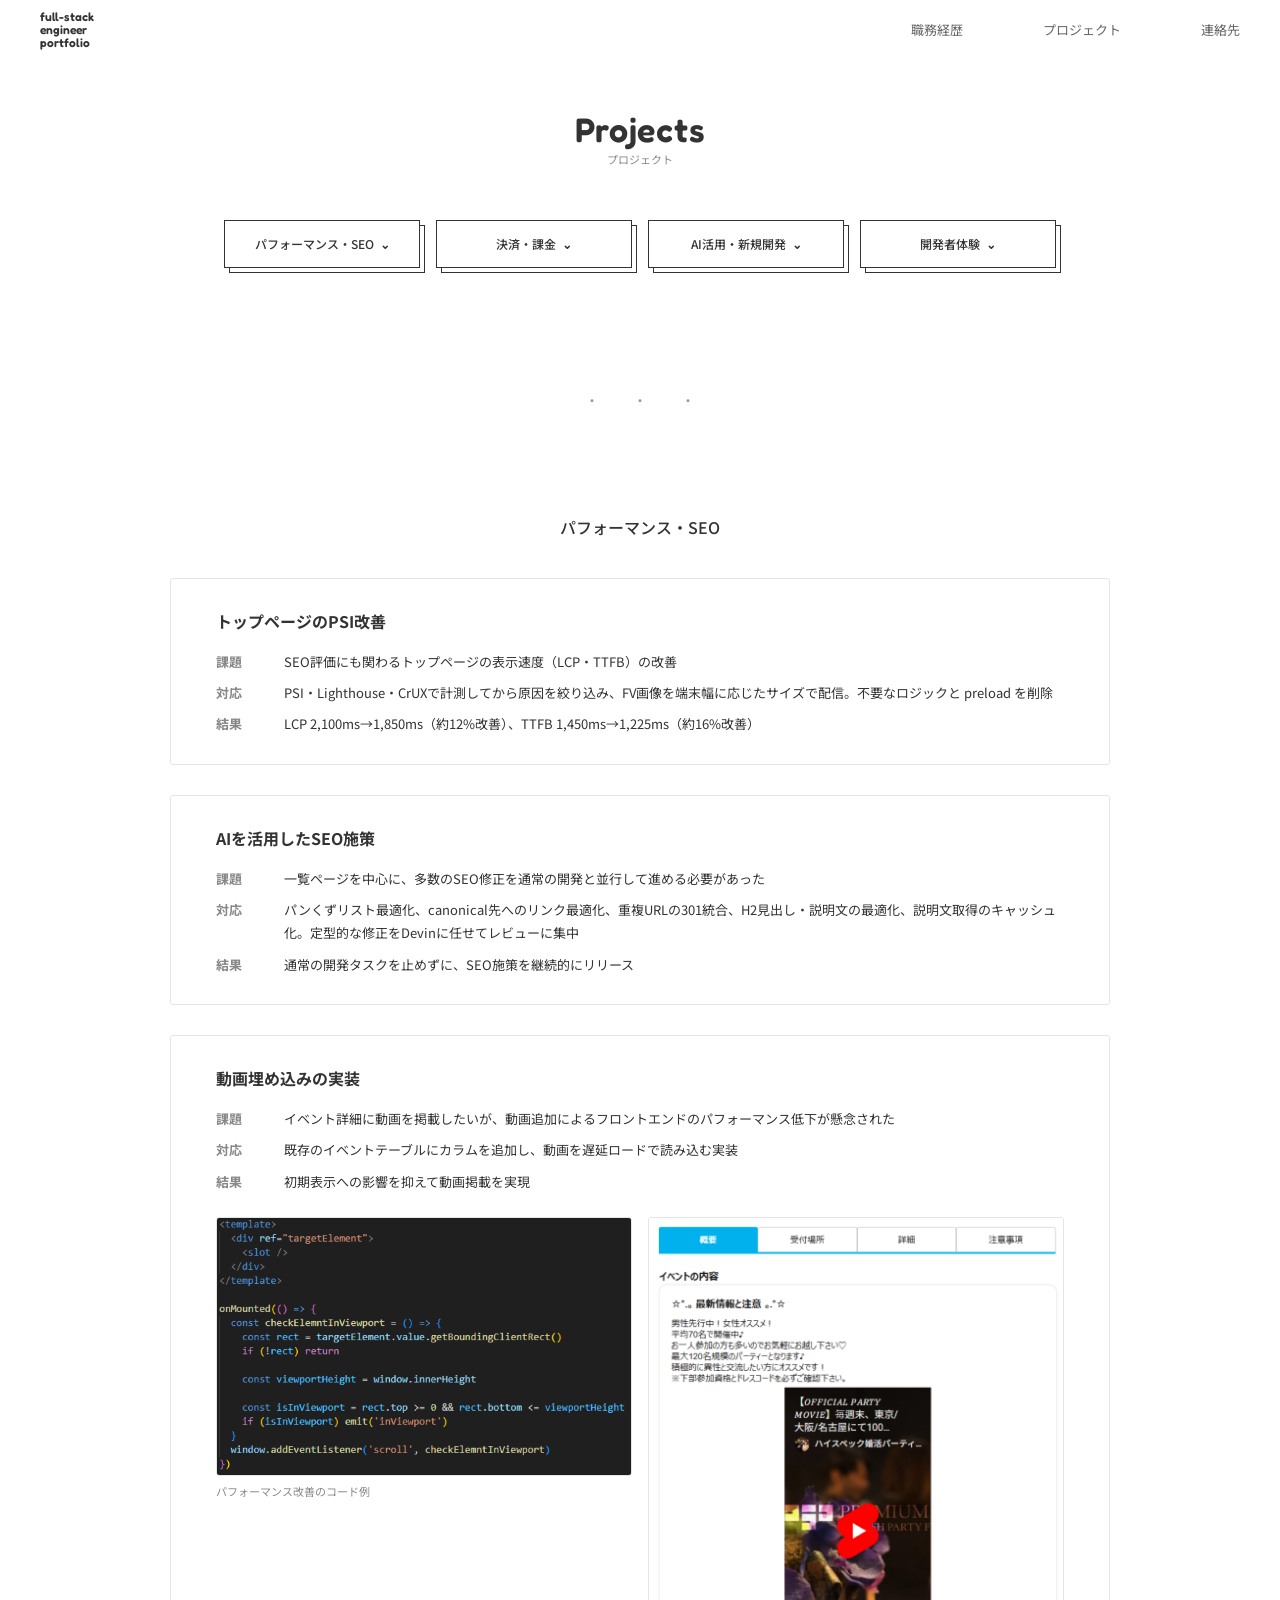
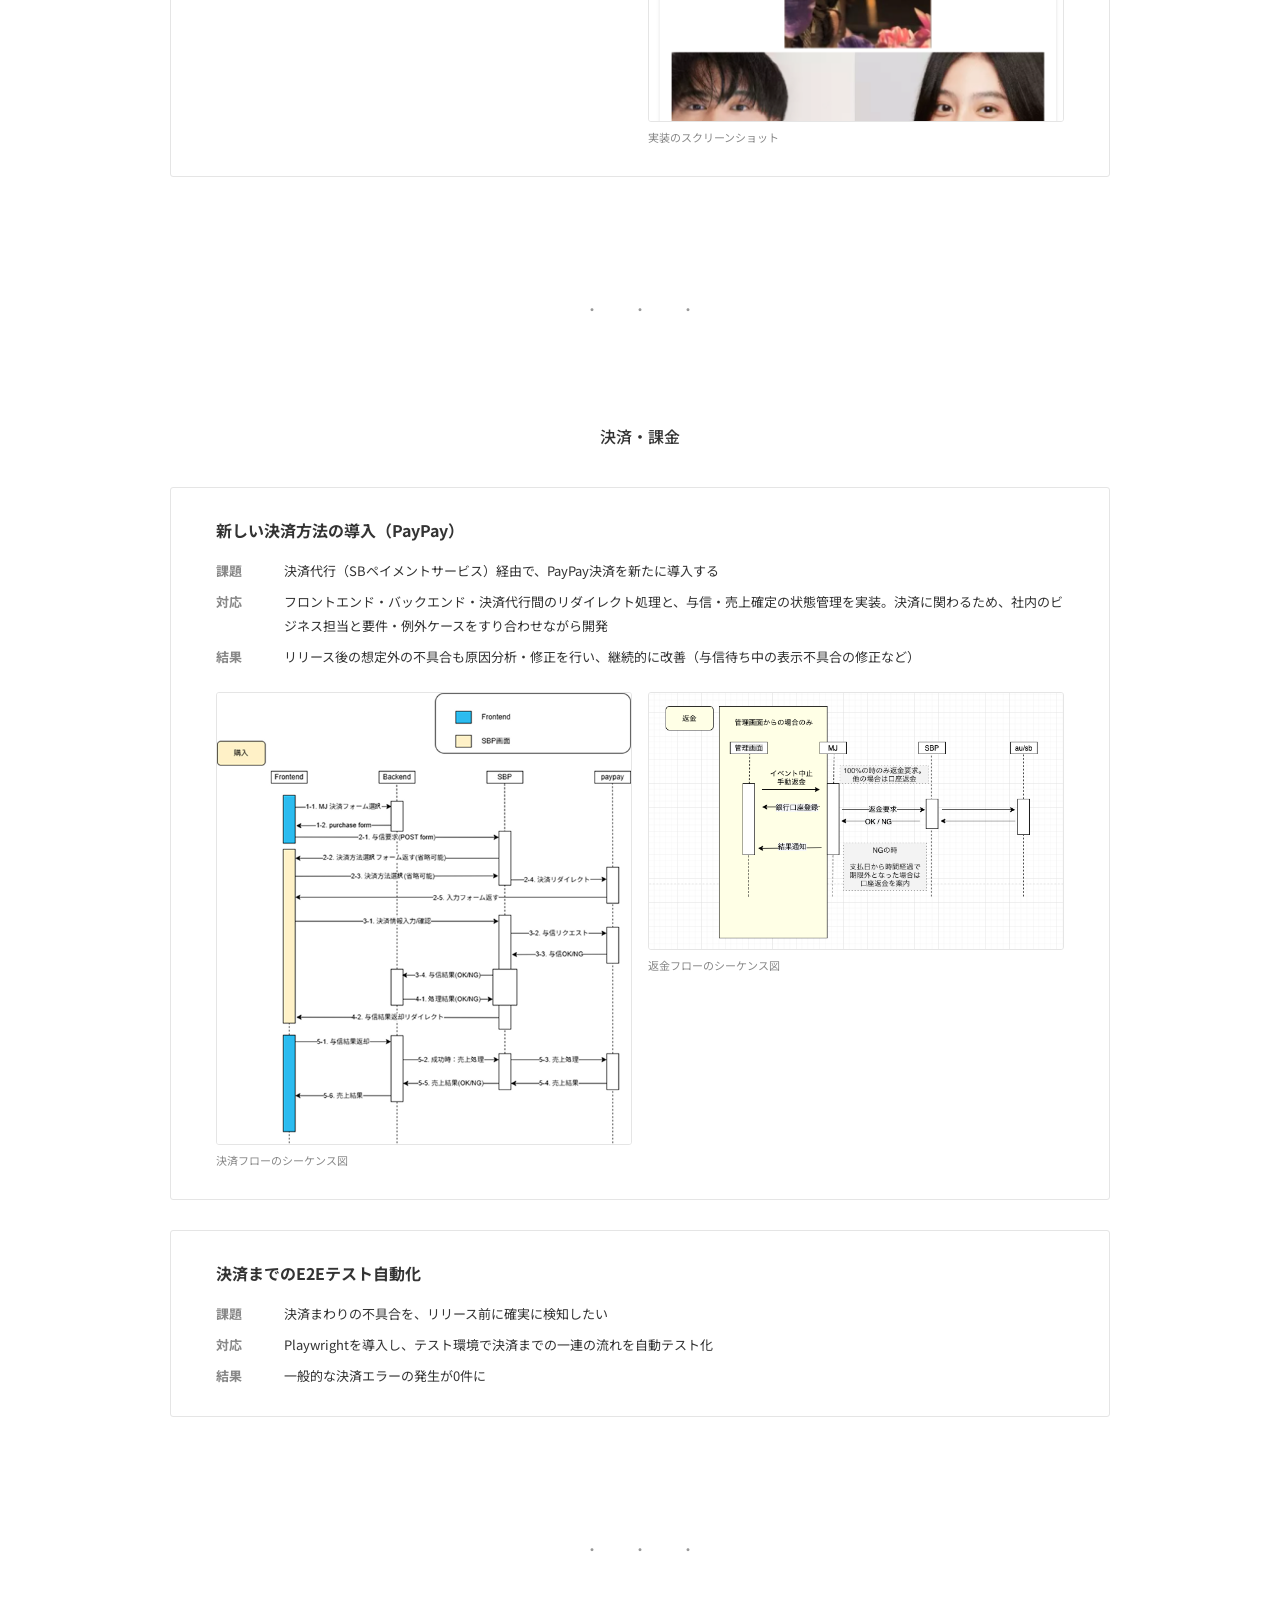
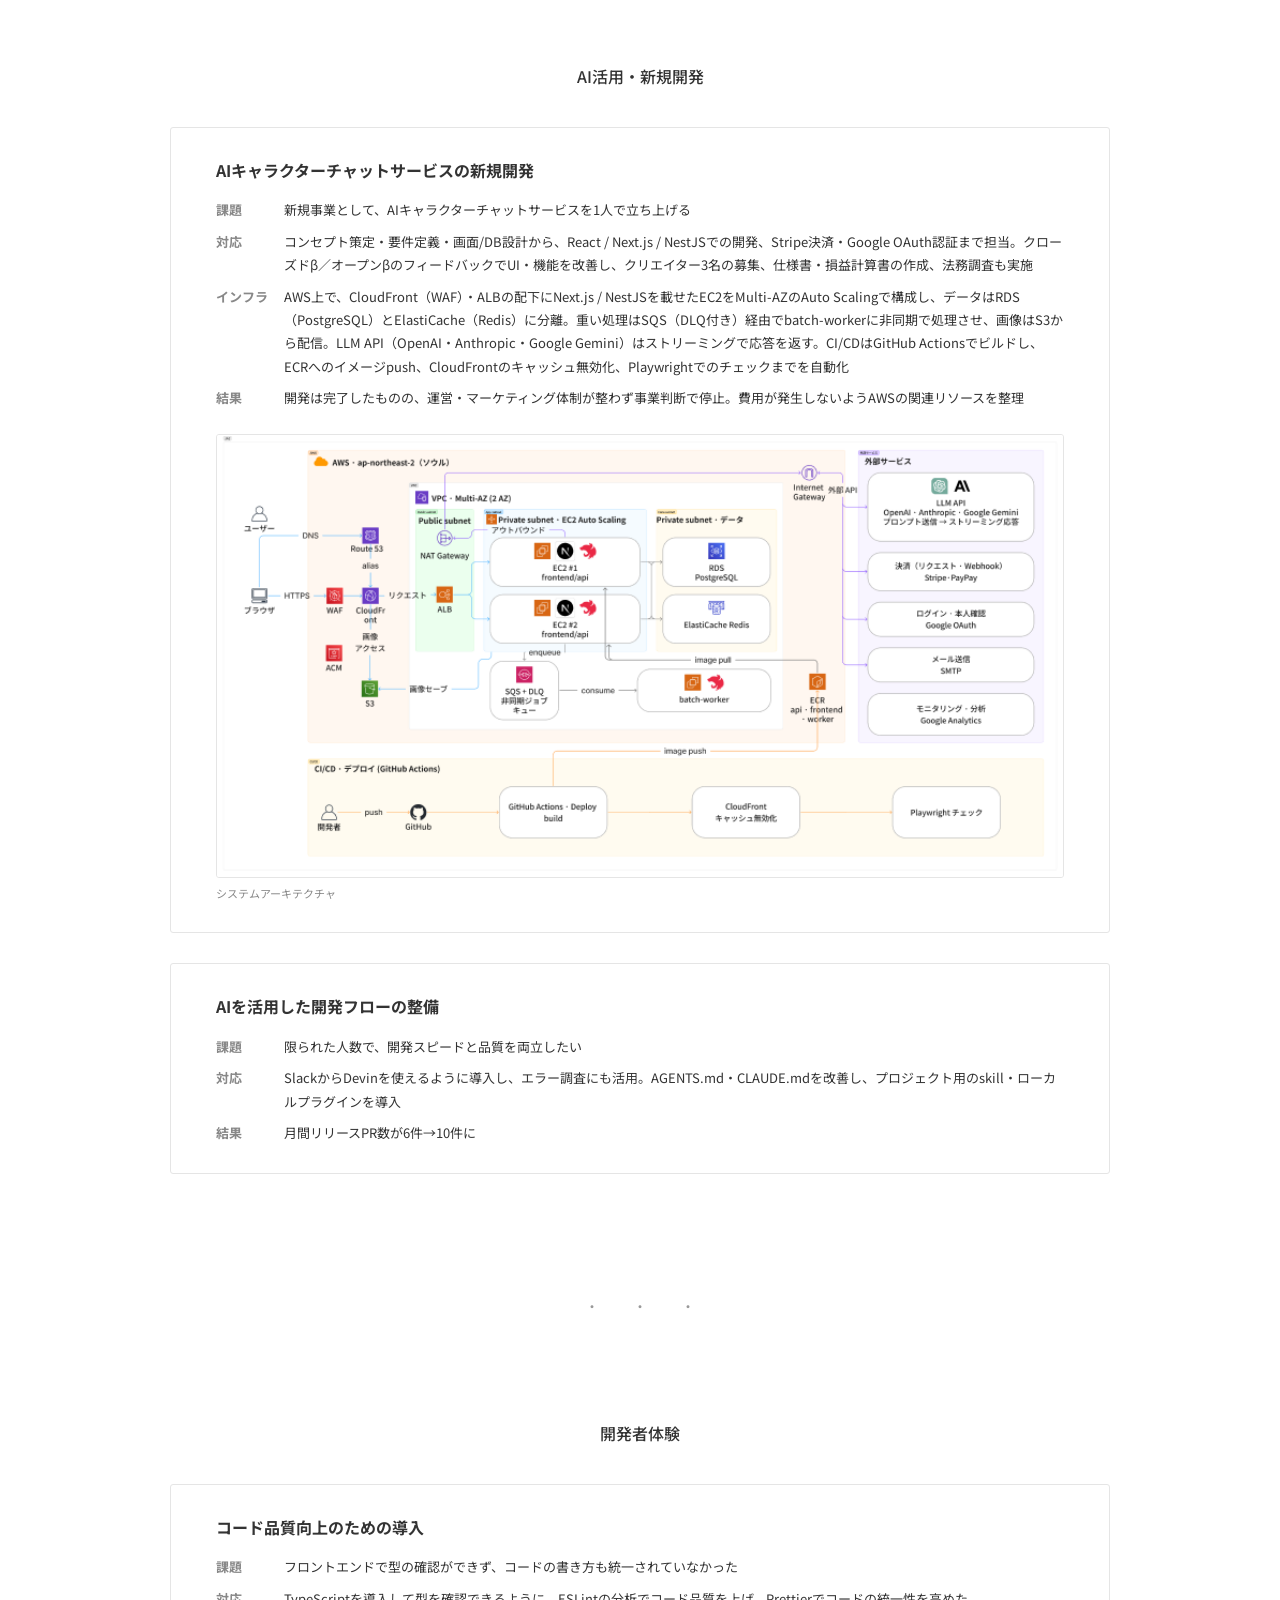
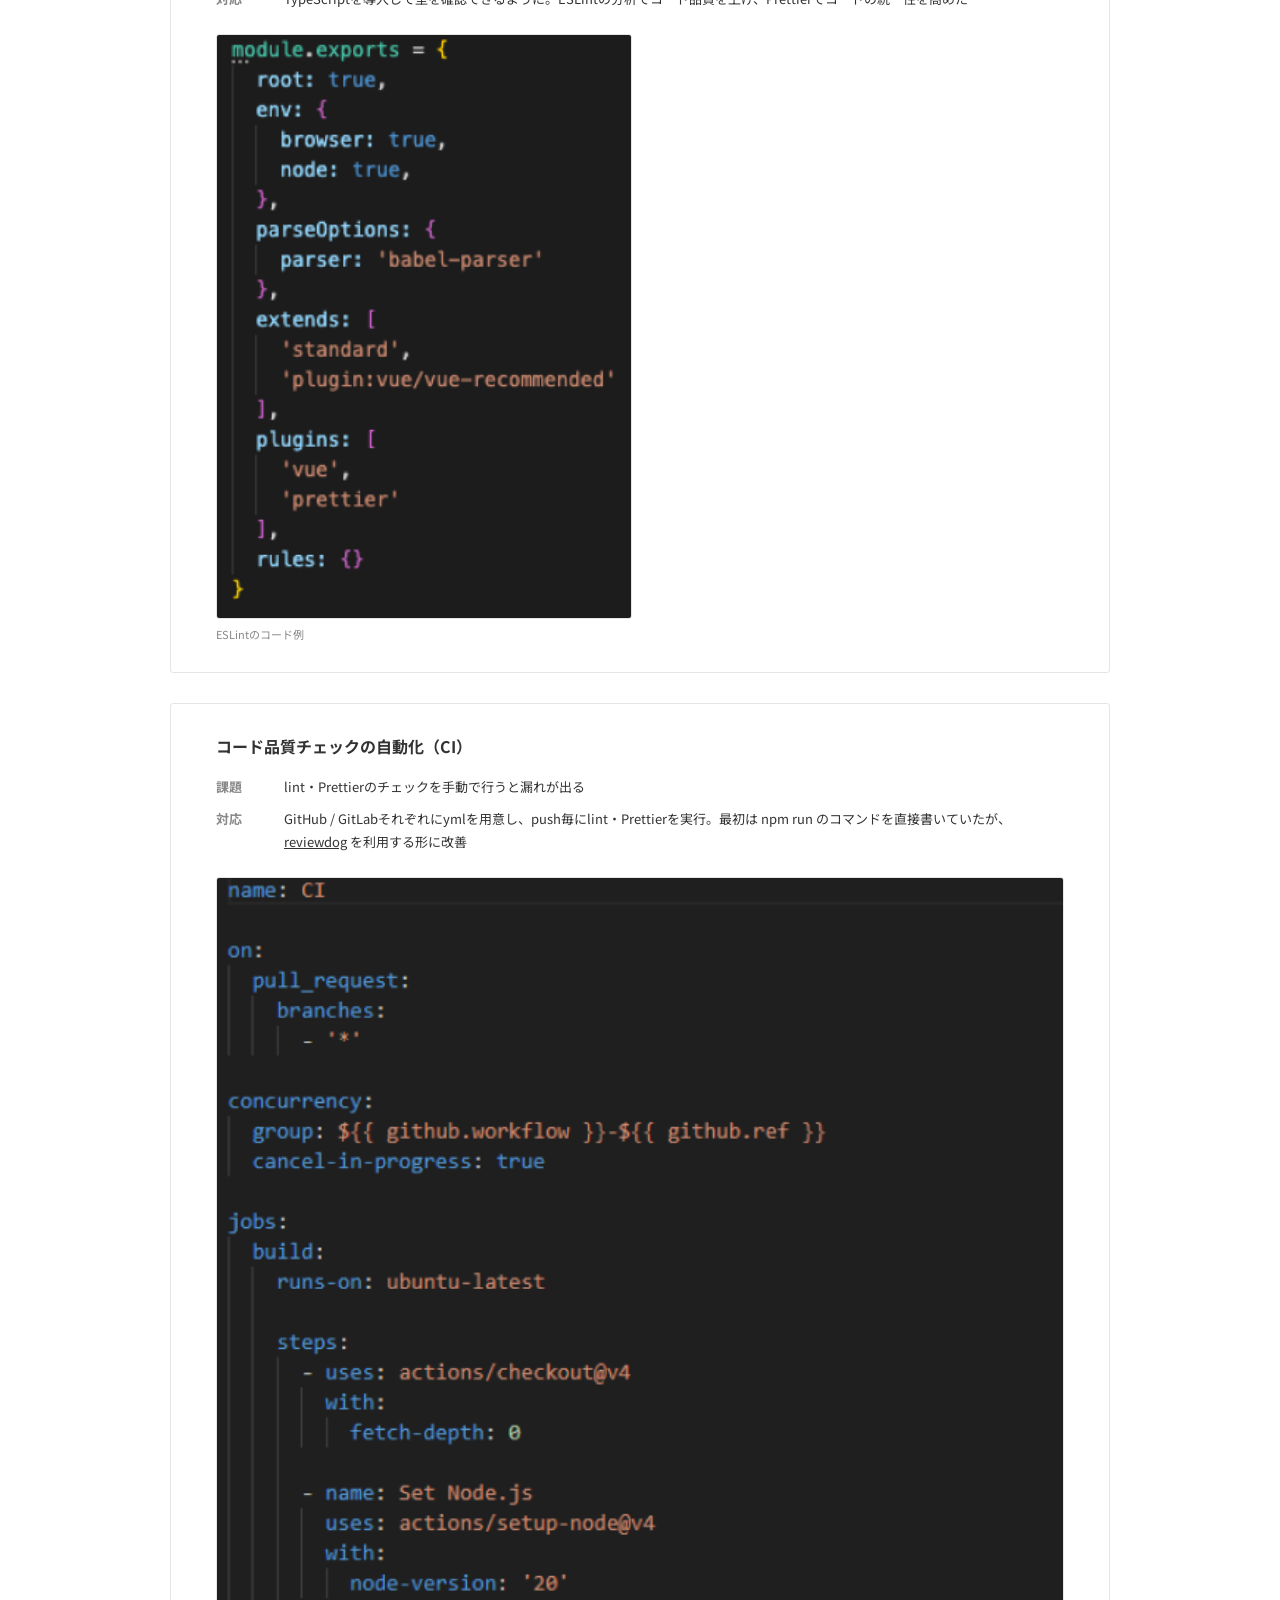
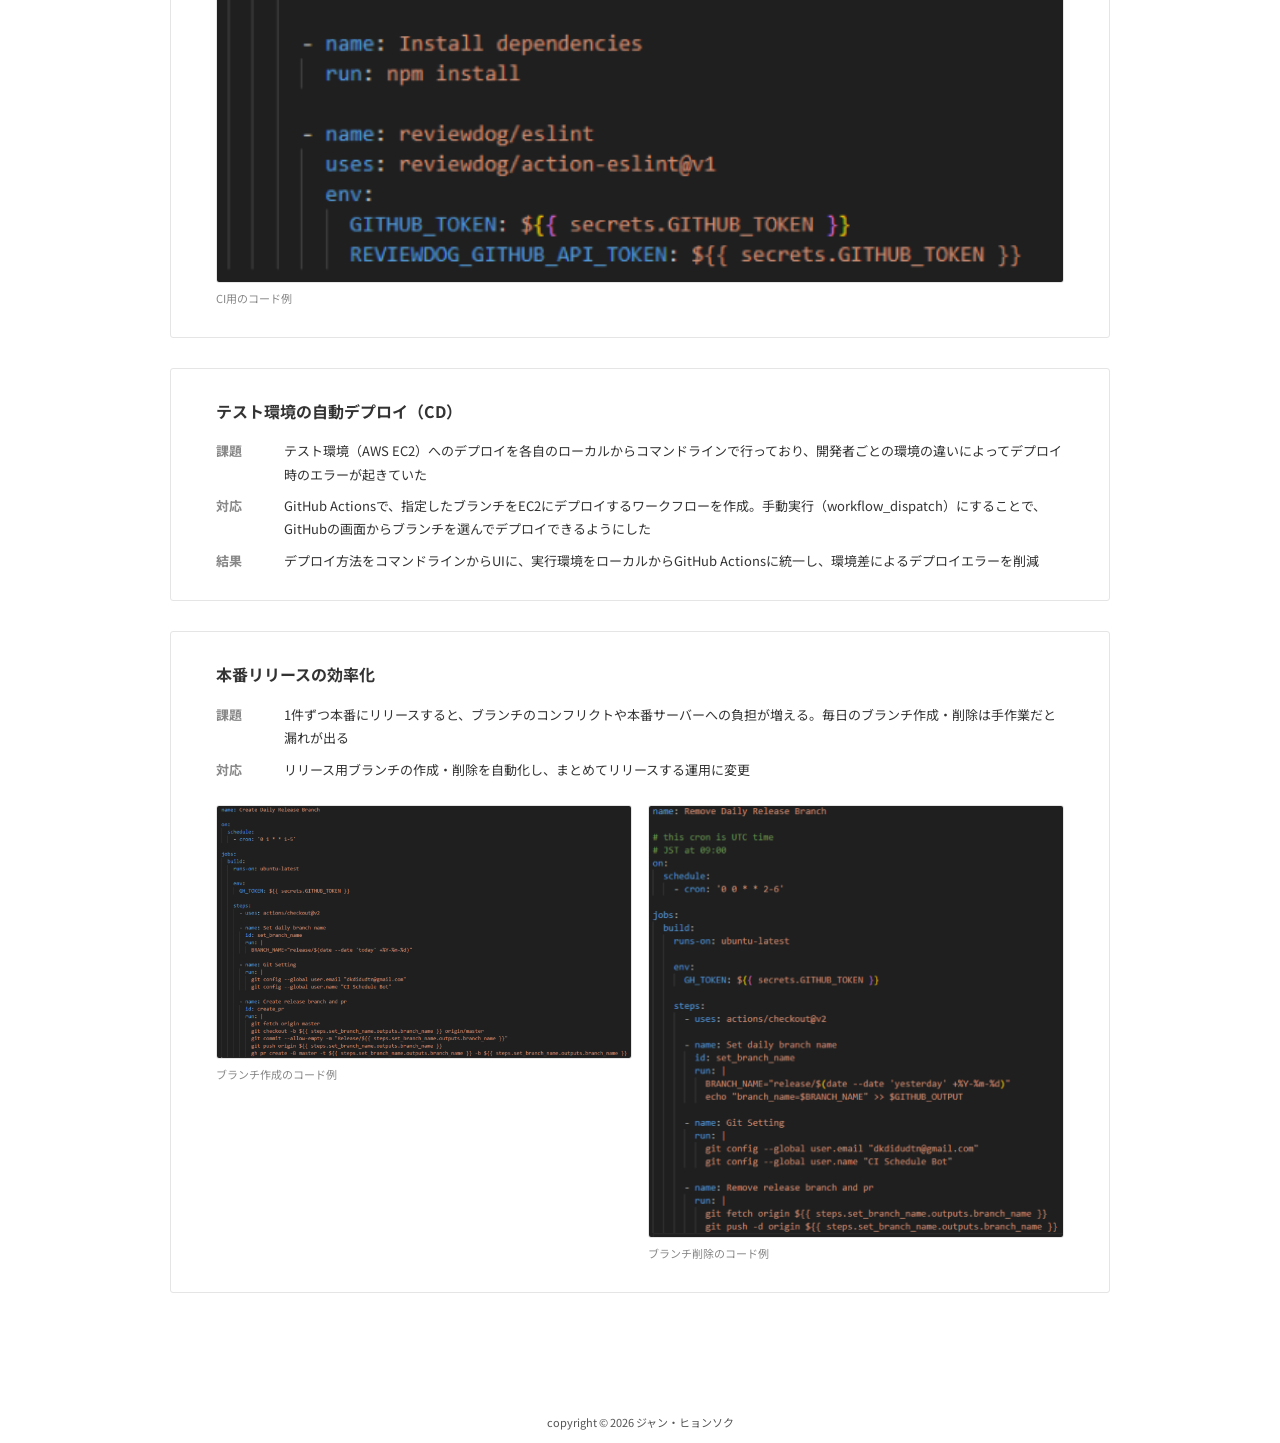
==== gallery.html @ 34fe3870 "Add engineer portfolio site (index / work / projects) Co-Authored-By: Claude Opus 5.5 <noreply@anthr" ====
<!DOCTYPE html>
<html lang="ja">
<head>
  <meta charset="UTF-8">
  <meta name="viewport" content="width=device-width, initial-scale=1">
  <title>プロジェクト | ジャン・ヒョンソク</title>
  <link rel="preconnect" href="https://fonts.googleapis.com">
  <link rel="preconnect" href="https://fonts.gstatic.com" crossorigin>
  <link rel="stylesheet" href="https://fonts.googleapis.com/css2?family=Fredoka:wght@600&family=Noto+Sans+JP:wght@400;500;700&display=swap">
  <link rel="stylesheet" href="style.css">
</head>
<body>

  <header class="header">
    <a class="logo" href="index.html">full-stack<br>engineer<br>portfolio</a>
    <nav class="gnav">
      <ul>
        <li><a href="work.html">職務経歴</a></li>
        <li><a href="gallery.html">プロジェクト</a></li>
        <li><a href="index.html#contact">連絡先</a></li>
      </ul>
    </nav>
  </header>

  <main class="sec" style="padding-top:50px">
    <div class="inner">
      <div class="sec-title">
        <h2>Projects</h2>
        <span>プロジェクト</span>
      </div>

      <nav class="filter">
        <a href="#performance">パフォーマンス・SEO</a>
        <a href="#payment">決済・課金</a>
        <a href="#ai">AI活用・新規開発</a>
        <a href="#dx">開発者体験</a>
      </nav>

      <p class="dots" aria-hidden="true">・・・</p>
      <section class="g-block" id="performance">
        <h3>パフォーマンス・SEO</h3>

        <article class="case">
          <h4>トップページのPSI改善</h4>
          <dl>
            <dt>課題</dt><dd>SEO評価にも関わるトップページの表示速度（LCP・TTFB）の改善</dd>
            <dt>対応</dt><dd>PSI・Lighthouse・CrUXで計測してから原因を絞り込み、FV画像を端末幅に応じたサイズで配信。不要なロジックと preload を削除</dd>
            <dt>結果</dt><dd>LCP 2,100ms→1,850ms（約12%改善）、TTFB 1,450ms→1,225ms（約16%改善）</dd>
          </dl>
        </article>

        <article class="case">
          <h4>AIを活用したSEO施策</h4>
          <dl>
            <dt>課題</dt><dd>一覧ページを中心に、多数のSEO修正を通常の開発と並行して進める必要があった</dd>
            <dt>対応</dt><dd>パンくずリスト最適化、canonical先へのリンク最適化、重複URLの301統合、H2見出し・説明文の最適化、説明文取得のキャッシュ化。定型的な修正をDevinに任せてレビューに集中</dd>
            <dt>結果</dt><dd>通常の開発タスクを止めずに、SEO施策を継続的にリリース</dd>
          </dl>
        </article>

        <article class="case">
          <h4>動画埋め込みの実装</h4>
          <dl>
            <dt>課題</dt><dd>イベント詳細に動画を掲載したいが、動画追加によるフロントエンドのパフォーマンス低下が懸念された</dd>
            <dt>対応</dt><dd>既存のイベントテーブルにカラムを追加し、動画を遅延ロードで読み込む実装</dd>
            <dt>結果</dt><dd>初期表示への影響を抑えて動画掲載を実現</dd>
          </dl>
          <div class="case-figs">
            <figure><img src="images/video-code.png" alt="遅延ロードのコード例" loading="lazy"><figcaption>パフォーマンス改善のコード例</figcaption></figure>
            <figure><img src="images/video-screen.png" alt="動画埋め込みの実装画面" loading="lazy"><figcaption>実装のスクリーンショット</figcaption></figure>
          </div>
        </article>
      </section>

      <p class="dots" aria-hidden="true">・・・</p>
      <section class="g-block" id="payment">
        <h3>決済・課金</h3>

        <article class="case">
          <h4>新しい決済方法の導入（PayPay）</h4>
          <dl>
            <dt>課題</dt><dd>決済代行（SBペイメントサービス）経由で、PayPay決済を新たに導入する</dd>
            <dt>対応</dt><dd>フロントエンド・バックエンド・決済代行間のリダイレクト処理と、与信・売上確定の状態管理を実装。決済に関わるため、社内のビジネス担当と要件・例外ケースをすり合わせながら開発</dd>
            <dt>結果</dt><dd>リリース後の想定外の不具合も原因分析・修正を行い、継続的に改善（与信待ち中の表示不具合の修正など）</dd>
          </dl>
          <div class="case-figs">
            <figure><img src="images/paypay-payment.png" alt="PayPay決済フローのシーケンス図" loading="lazy"><figcaption>決済フローのシーケンス図</figcaption></figure>
            <figure><img src="images/paypay-refund.png" alt="返金フローのシーケンス図" loading="lazy"><figcaption>返金フローのシーケンス図</figcaption></figure>
          </div>
        </article>

        <article class="case">
          <h4>決済までのE2Eテスト自動化</h4>
          <dl>
            <dt>課題</dt><dd>決済まわりの不具合を、リリース前に確実に検知したい</dd>
            <dt>対応</dt><dd>Playwrightを導入し、テスト環境で決済までの一連の流れを自動テスト化</dd>
            <dt>結果</dt><dd>一般的な決済エラーの発生が0件に</dd>
          </dl>
        </article>
      </section>

      <p class="dots" aria-hidden="true">・・・</p>
      <section class="g-block" id="ai">
        <h3>AI活用・新規開発</h3>

        <article class="case">
          <h4>AIキャラクターチャットサービスの新規開発</h4>
          <dl>
            <dt>課題</dt><dd>新規事業として、AIキャラクターチャットサービスを1人で立ち上げる</dd>
            <dt>対応</dt><dd>コンセプト策定・要件定義・画面/DB設計から、React / Next.js / NestJSでの開発、Stripe決済・Google OAuth認証まで担当。クローズドβ／オープンβのフィードバックでUI・機能を改善し、クリエイター3名の募集、仕様書・損益計算書の作成、法務調査も実施</dd>
            <dt>インフラ</dt><dd>AWS上で、CloudFront（WAF）・ALBの配下にNext.js / NestJSを載せたEC2をMulti-AZのAuto Scalingで構成し、データはRDS（PostgreSQL）とElastiCache（Redis）に分離。重い処理はSQS（DLQ付き）経由でbatch-workerに非同期で処理させ、画像はS3から配信。LLM API（OpenAI・Anthropic・Google Gemini）はストリーミングで応答を返す。CI/CDはGitHub Actionsでビルドし、ECRへのイメージpush、CloudFrontのキャッシュ無効化、Playwrightでのチェックまでを自動化</dd>
            <dt>結果</dt><dd>開発は完了したものの、運営・マーケティング体制が整わず事業判断で停止。費用が発生しないようAWSの関連リソースを整理</dd>
          </dl>
          <div class="case-figs">
            <figure><img src="images/ai-chat-architecture.png" alt="AIキャラクターチャットのAWSシステムアーキテクチャ" loading="lazy"><figcaption>システムアーキテクチャ</figcaption></figure>
          </div>
        </article>

        <article class="case">
          <h4>AIを活用した開発フローの整備</h4>
          <dl>
            <dt>課題</dt><dd>限られた人数で、開発スピードと品質を両立したい</dd>
            <dt>対応</dt><dd>SlackからDevinを使えるように導入し、エラー調査にも活用。AGENTS.md・CLAUDE.mdを改善し、プロジェクト用のskill・ローカルプラグインを導入</dd>
            <dt>結果</dt><dd>月間リリースPR数が6件→10件に</dd>
          </dl>
        </article>
      </section>

      <p class="dots" aria-hidden="true">・・・</p>
      <section class="g-block" id="dx">
        <h3>開発者体験</h3>

        <article class="case">
          <h4>コード品質向上のための導入</h4>
          <dl>
            <dt>課題</dt><dd>フロントエンドで型の確認ができず、コードの書き方も統一されていなかった</dd>
            <dt>対応</dt><dd>TypeScriptを導入して型を確認できるように。ESLintの分析でコード品質を上げ、Prettierでコードの統一性を高めた</dd>
          </dl>
          <div class="case-figs is-half">
            <figure><img src="images/eslint.png" alt="ESLintの設定例" loading="lazy"><figcaption>ESLintのコード例</figcaption></figure>
          </div>
        </article>

        <article class="case">
          <h4>コード品質チェックの自動化（CI）</h4>
          <dl>
            <dt>課題</dt><dd>lint・Prettierのチェックを手動で行うと漏れが出る</dd>
            <dt>対応</dt><dd>GitHub / GitLabそれぞれにymlを用意し、push毎にlint・Prettierを実行。最初は npm run のコマンドを直接書いていたが、<a href="https://github.com/reviewdog/reviewdog">reviewdog</a> を利用する形に改善</dd>
          </dl>
          <div class="case-figs">
            <figure><img src="images/ci.png" alt="CI用のワークフロー例" loading="lazy"><figcaption>CI用のコード例</figcaption></figure>
          </div>
        </article>

        <article class="case">
          <h4>テスト環境の自動デプロイ（CD）</h4>
          <dl>
            <dt>課題</dt><dd>テスト環境（AWS EC2）へのデプロイを各自のローカルからコマンドラインで行っており、開発者ごとの環境の違いによってデプロイ時のエラーが起きていた</dd>
            <dt>対応</dt><dd>GitHub Actionsで、指定したブランチをEC2にデプロイするワークフローを作成。手動実行（workflow_dispatch）にすることで、GitHubの画面からブランチを選んでデプロイできるようにした</dd>
            <dt>結果</dt><dd>デプロイ方法をコマンドラインからUIに、実行環境をローカルからGitHub Actionsに統一し、環境差によるデプロイエラーを削減</dd>
          </dl>
        </article>

        <article class="case">
          <h4>本番リリースの効率化</h4>
          <dl>
            <dt>課題</dt><dd>1件ずつ本番にリリースすると、ブランチのコンフリクトや本番サーバーへの負担が増える。毎日のブランチ作成・削除は手作業だと漏れが出る</dd>
            <dt>対応</dt><dd>リリース用ブランチの作成・削除を自動化し、まとめてリリースする運用に変更</dd>
          </dl>
          <div class="case-figs">
            <figure><img src="images/branch-create.png" alt="リリースブランチ作成のコード例" loading="lazy"><figcaption>ブランチ作成のコード例</figcaption></figure>
            <figure><img src="images/branch-delete.png" alt="リリースブランチ削除のコード例" loading="lazy"><figcaption>ブランチ削除のコード例</figcaption></figure>
          </div>
        </article>
      </section>
    </div>
  </main>

  <footer class="footer">copyright © 2026 ジャン・ヒョンソク</footer>

</body>
</html>
---- style.css ----
@charset "UTF-8";

/* ===== base ===== */
:root {
  --text: #333;
  --text-sub: #888;
  --line: #e5e5e5;
  --bg: #fff;
  --notice-bg: #e9ecef;
  --btn-bg: #f7f8f9;
  --font-en: "Fredoka", "Noto Sans JP", sans-serif;
  --font-jp: "Noto Sans JP", "Hiragino Kaku Gothic ProN", "Yu Gothic", sans-serif;
  --content: 980px;
}

*, *::before, *::after { box-sizing: border-box; }

body {
  margin: 0;
  background: var(--bg);
  color: var(--text);
  font-family: var(--font-jp);
  font-size: 14px;
  line-height: 1.8;
  -webkit-font-smoothing: antialiased;
}

a { color: inherit; text-decoration: none; }
ul { margin: 0; padding: 0; list-style: none; }
h1, h2, h3, p { margin: 0; }

.inner {
  width: 100%;
  max-width: var(--content);
  margin: 0 auto;
  padding: 0 20px;
}

/* ===== header ===== */
.header {
  display: flex;
  justify-content: space-between;
  align-items: center;
  padding: 10px 40px;
}
.logo {
  font-family: var(--font-en);
  font-weight: 600;
  font-size: 12px;
  line-height: 1.1;
}
.gnav ul { display: flex; gap: 80px; }
.gnav a { font-size: 13px; color: #666; }
.gnav a:hover { color: var(--text); }

/* ===== section title ===== */
.sec { padding: 120px 0 0; }
.sec-title { text-align: center; margin-bottom: 30px; }
.sec-title h2 {
  font-family: var(--font-en);
  font-weight: 600;
  font-size: 34px;
  line-height: 1.2;
  letter-spacing: .02em;
}
.sec-title span { display: block; font-size: 11px; color: var(--text-sub); }

/* ===== more button ===== */
.btn-more {
  position: relative;
  display: block;
  margin-top: 30px;
  padding: 10px;
  border: 1px solid var(--line);
  border-radius: 3px;
  text-align: center;
  font-size: 13px;
  font-weight: 500;
}
.btn-more::after {
  content: "";
  position: absolute;
  right: 20px; top: 50%;
  width: 7px; height: 7px;
  border-top: 2px solid var(--text);
  border-right: 2px solid var(--text);
  transform: translateY(-50%) rotate(45deg);
}
.btn-more:hover { background: var(--btn-bg); }

/* ===== top: main visual ===== */
.mv { padding-top: 50px; }
.mv-img {
  aspect-ratio: 924 / 490;
  background: #f6dfc6; /* 画像の代わり */
}
.mv-copy { margin-top: 40px; text-align: center; }
.mv-copy h1 {
  display: inline-block;
  text-align: left;
  font-family: var(--font-en);
  font-weight: 600;
  font-size: 44px;
  line-height: 1.05;
}
.mv-copy p { margin-top: 40px; font-size: 12px; color: #555; }

/* ===== top: work information ===== */
.info-list {
  border: 1px solid var(--line);
  border-radius: 3px;
  padding: 10px 20px;
}
.info-list li { padding: 14px 0; }
.info-list li + li { border-top: 1px solid var(--line); }
.info-list .title { font-size: 13px; }
.info-list .meta { display: flex; align-items: center; gap: 16px; margin-top: 4px; }
.info-list time { font-size: 12px; color: #aaa; }
.info-list .tag {
  font-size: 10px;
  color: #999;
  border: 1px solid #ccc;
  border-radius: 2px;
  padding: 0 14px;
}

/* ===== top: touch ===== */
.touch-list { display: grid; grid-template-columns: repeat(3, 1fr); gap: 22px; }
.touch-list .thumb { aspect-ratio: 312 / 290; border-radius: 14px; }
.touch-list p { margin-top: 30px; text-align: center; font-size: 12px; color: #555; }

.touch-list .thumb {
  position: relative;
  overflow: hidden;
  display: grid;
  place-items: center;
  font-family: var(--font-en);
  font-weight: 600;
  font-size: 30px;
}
/* 遷移先のスクショを半透明で敷く */
.touch-list .thumb::before {
  content: "";
  position: absolute;
  inset: 0;
  background: var(--shot) center top / cover no-repeat;
  opacity: .22;
  transition: opacity .3s;
}
.touch-list a:hover .thumb::before { opacity: .4; }
.touch-list .thumb span { position: relative; }

.c-perf { background-color: #f7d44c; --shot: url(images/video-code.png); }
.c-pay  { background-color: #f9ece4; --shot: url(images/paypay-payment.png); }
.c-ai   { background-color: #f1c6dd; --shot: url(images/ai-chat-architecture.png); }

/* ===== top: profile ===== */
.profile { display: flex; gap: 40px; align-items: flex-start; padding: 0 30px; }
.profile-left { flex: 0 0 260px; text-align: center; }
.profile-img { width: 260px; aspect-ratio: 1; background: url(profile.png) center / cover; border-radius: 50%; image-rendering: pixelated; }
.profile-name { margin-top: 30px; font-size: 14px; font-weight: 500; }
.sns { display: flex; justify-content: center; gap: 18px; margin-top: 10px; }
.sns a {
  width: 26px; height: 26px; border-radius: 50%;
  background: #222; color: #fff; font-size: 10px;
  display: grid; place-items: center;
}
.profile-text { font-size: 12px; line-height: 2.2; }
.profile-text h3 { margin-top: 22px; font-size: 14px; font-weight: 700; line-height: 1.6; }

/* ===== top: contact ===== */
.notice { background: var(--notice-bg); padding: 26px 60px 40px; }
.notice h3 {
  text-align: center;
  font-size: 14px;
  font-weight: 700;
  padding-bottom: 10px;
  border-bottom: 1px solid #fff;
  margin-bottom: 26px;
}
.notice ul { list-style: disc; padding-left: 30px; font-size: 11.5px; line-height: 2.3; }
.notice .contact-list { font-size: 13px; }
.contact-list a { text-decoration: underline; }

.form { margin-top: 30px; display: grid; gap: 22px; }
.form label { display: block; font-size: 12px; margin-bottom: 4px; }
.form input,
.form textarea {
  width: 100%;
  border: 1px solid var(--line);
  border-radius: 4px;
  padding: 10px 12px;
  font: inherit;
  color: var(--text);
}
.form input { height: 42px; }
.form textarea { height: 260px; resize: vertical; }
.form input:focus, .form textarea:focus { outline: none; border-color: #aaa; }
.form button {
  height: 42px;
  border: 1px solid var(--line);
  background: var(--btn-bg);
  font: inherit;
  font-size: 11px;
  color: #555;
  cursor: pointer;
}
.form button:hover { background: #eef0f2; }

/* ===== work page ===== */
.year { margin-top: 70px; }
.year:first-of-type { margin-top: 50px; }
.year h3 { text-align: center; font-size: 22px; font-weight: 500; margin-bottom: 14px; }
.work-list {
  border: 1px solid var(--line);
  border-radius: 3px;
  padding: 12px 45px;
}
.work-list li { padding: 14px 40px; font-size: 13px; }
.work-list li + li { border-top: 1px solid var(--line); }

/* ===== gallery page ===== */
.filter { display: flex; flex-wrap: wrap; justify-content: center; gap: 16px; margin-top: 50px; }
.filter a {
  position: relative;
  display: block;
  width: 196px;
  padding: 12px 0;
  border: 1px solid var(--text);
  text-align: center;
  font-size: 12px;
  font-weight: 500;
  background: var(--bg);
}
.filter a::before {
  content: "";
  position: absolute;
  inset: 4px -6px -6px 4px; /* ずらした二重線 */
  border: 1px solid var(--text);
  z-index: -1;
}
.filter a::after { content: "⌄"; margin-left: 6px; font-weight: 700; }
.filter a:hover { background: var(--btn-bg); }

.dots { text-align: center; letter-spacing: 34px; color: #999; margin: 120px 0 100px; padding-left: 34px; }
.g-block h3 { text-align: center; font-size: 16px; font-weight: 500; margin-bottom: 36px; }
.g-list { display: flex; justify-content: center; gap: 6px; flex-wrap: wrap; }
.g-list li { width: 170px; aspect-ratio: 1; border: 1px solid #eee; padding: 3px; }
.g-list li span { display: block; width: 100%; height: 100%; }

/* ===== projects: case study ===== */
.case {
  border: 1px solid var(--line);
  border-radius: 3px;
  padding: 28px 45px;
}
.case + .case { margin-top: 30px; }
.case h4 { font-size: 16px; font-weight: 700; margin: 0 0 14px; }
.case dl {
  display: grid;
  grid-template-columns: 4em 1fr;
  gap: 8px 16px;
  margin: 0;
  font-size: 13px;
}
.case dt { font-weight: 700; color: var(--text-sub); }
.case dd { margin: 0; }
.case dd a { text-decoration: underline; }
.case-figs { display: flex; gap: 16px; margin-top: 24px; }
.case-figs figure { flex: 1; margin: 0; }
.case-figs.is-half figure { flex: 0 1 calc(50% - 8px); }
.case-figs span { display: block; aspect-ratio: 16 / 10; background: var(--notice-bg); border-radius: 3px; }
.case-figs img { display: block; width: 100%; border: 1px solid var(--line); border-radius: 3px; }
.case-figs figcaption { margin-top: 6px; font-size: 11px; color: var(--text-sub); }

/* ===== footer ===== */
.footer { text-align: center; padding: 120px 0 10px; font-size: 11px; color: #555; }

/* ===== responsive ===== */
@media (max-width: 768px) {
  .header { padding: 10px 20px; }
  .gnav ul { gap: 18px; }
  .gnav a { font-size: 11px; }
  .sec { padding-top: 80px; }
  .mv-copy h1 { font-size: 34px; }
  .touch-list { grid-template-columns: 1fr; }
  .touch-list p { margin-top: 10px; }
  .profile { flex-direction: column; align-items: center; padding: 0; }
  .profile-left { flex: none; }
  .notice { padding: 20px 20px 30px; }
  .work-list { padding: 8px 16px; }
  .work-list li { padding: 12px 4px; }
  .filter { flex-direction: column; align-items: center; }
  .g-list li { width: calc(50% - 3px); }
  .case { padding: 20px 16px; }
  .case dl { grid-template-columns: 1fr; gap: 2px; }
  .case dd + dt { margin-top: 8px; }
  .case-figs { flex-direction: column; }
}
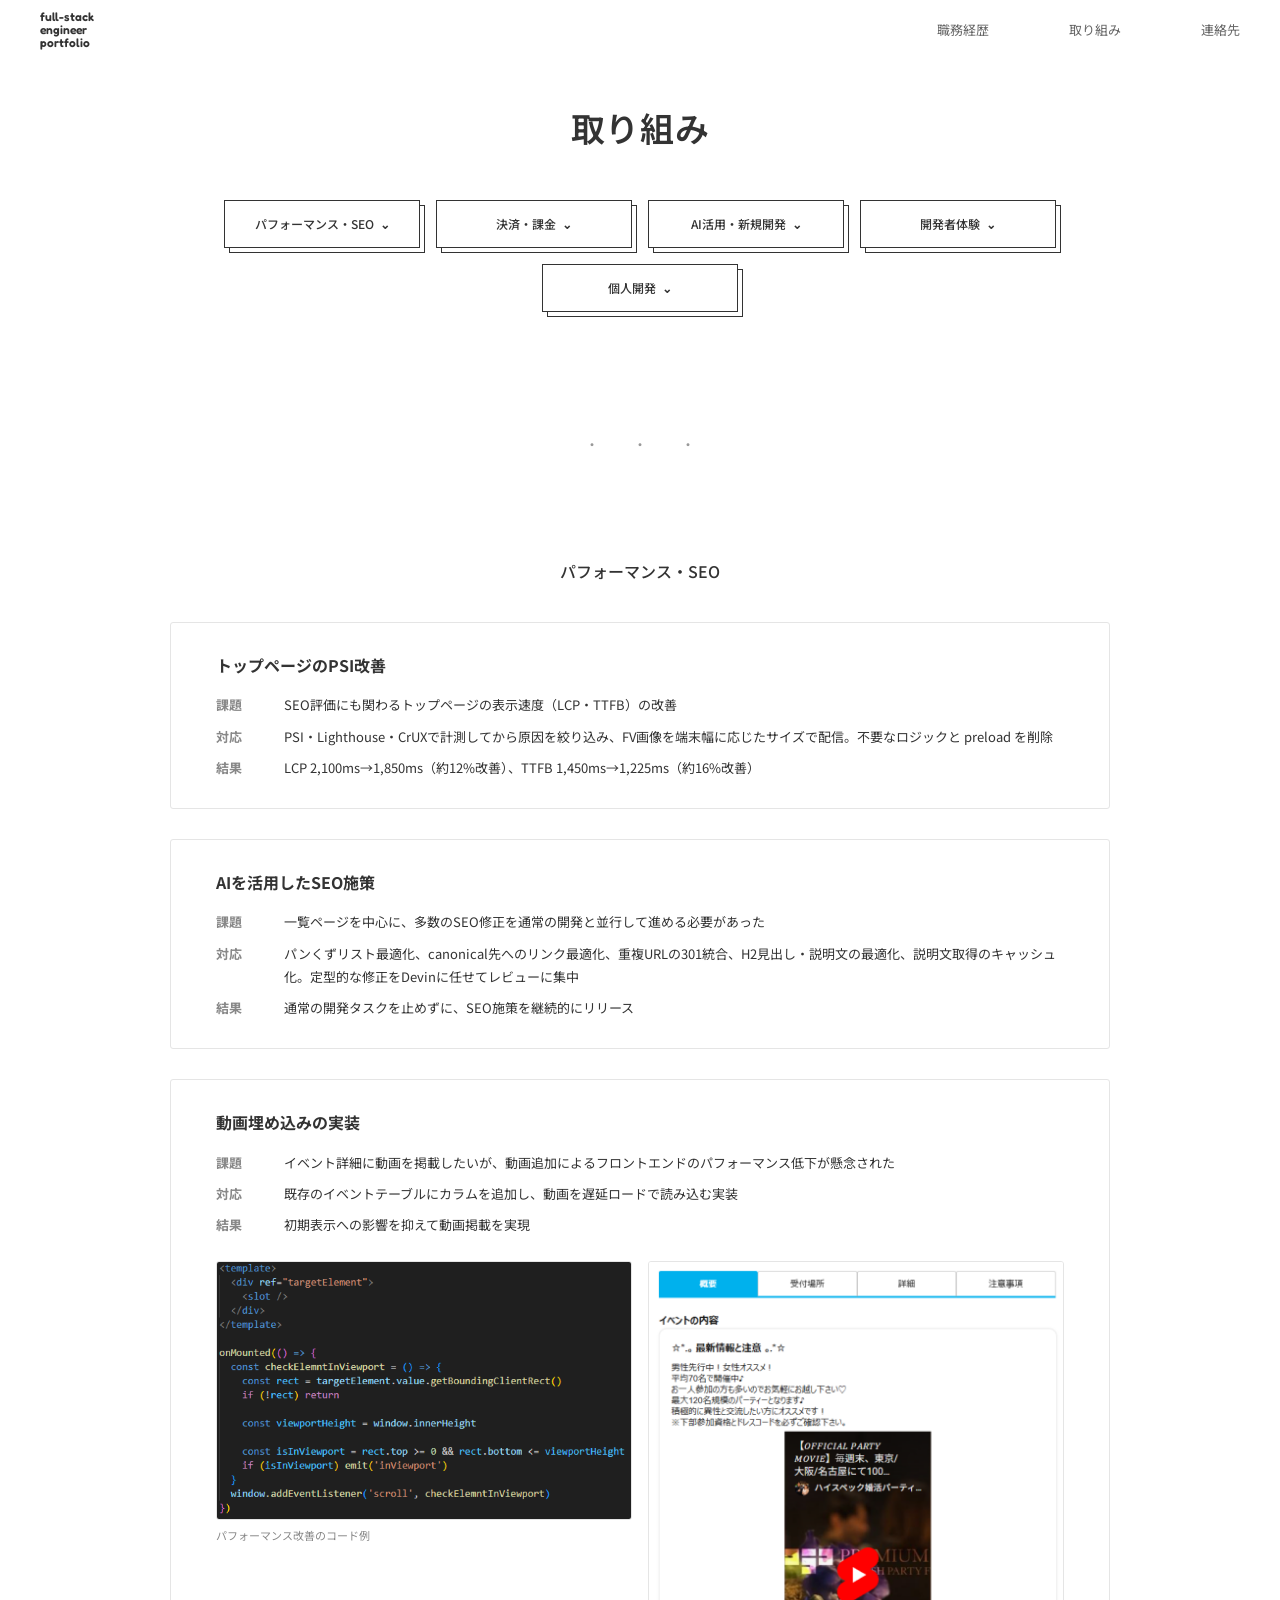
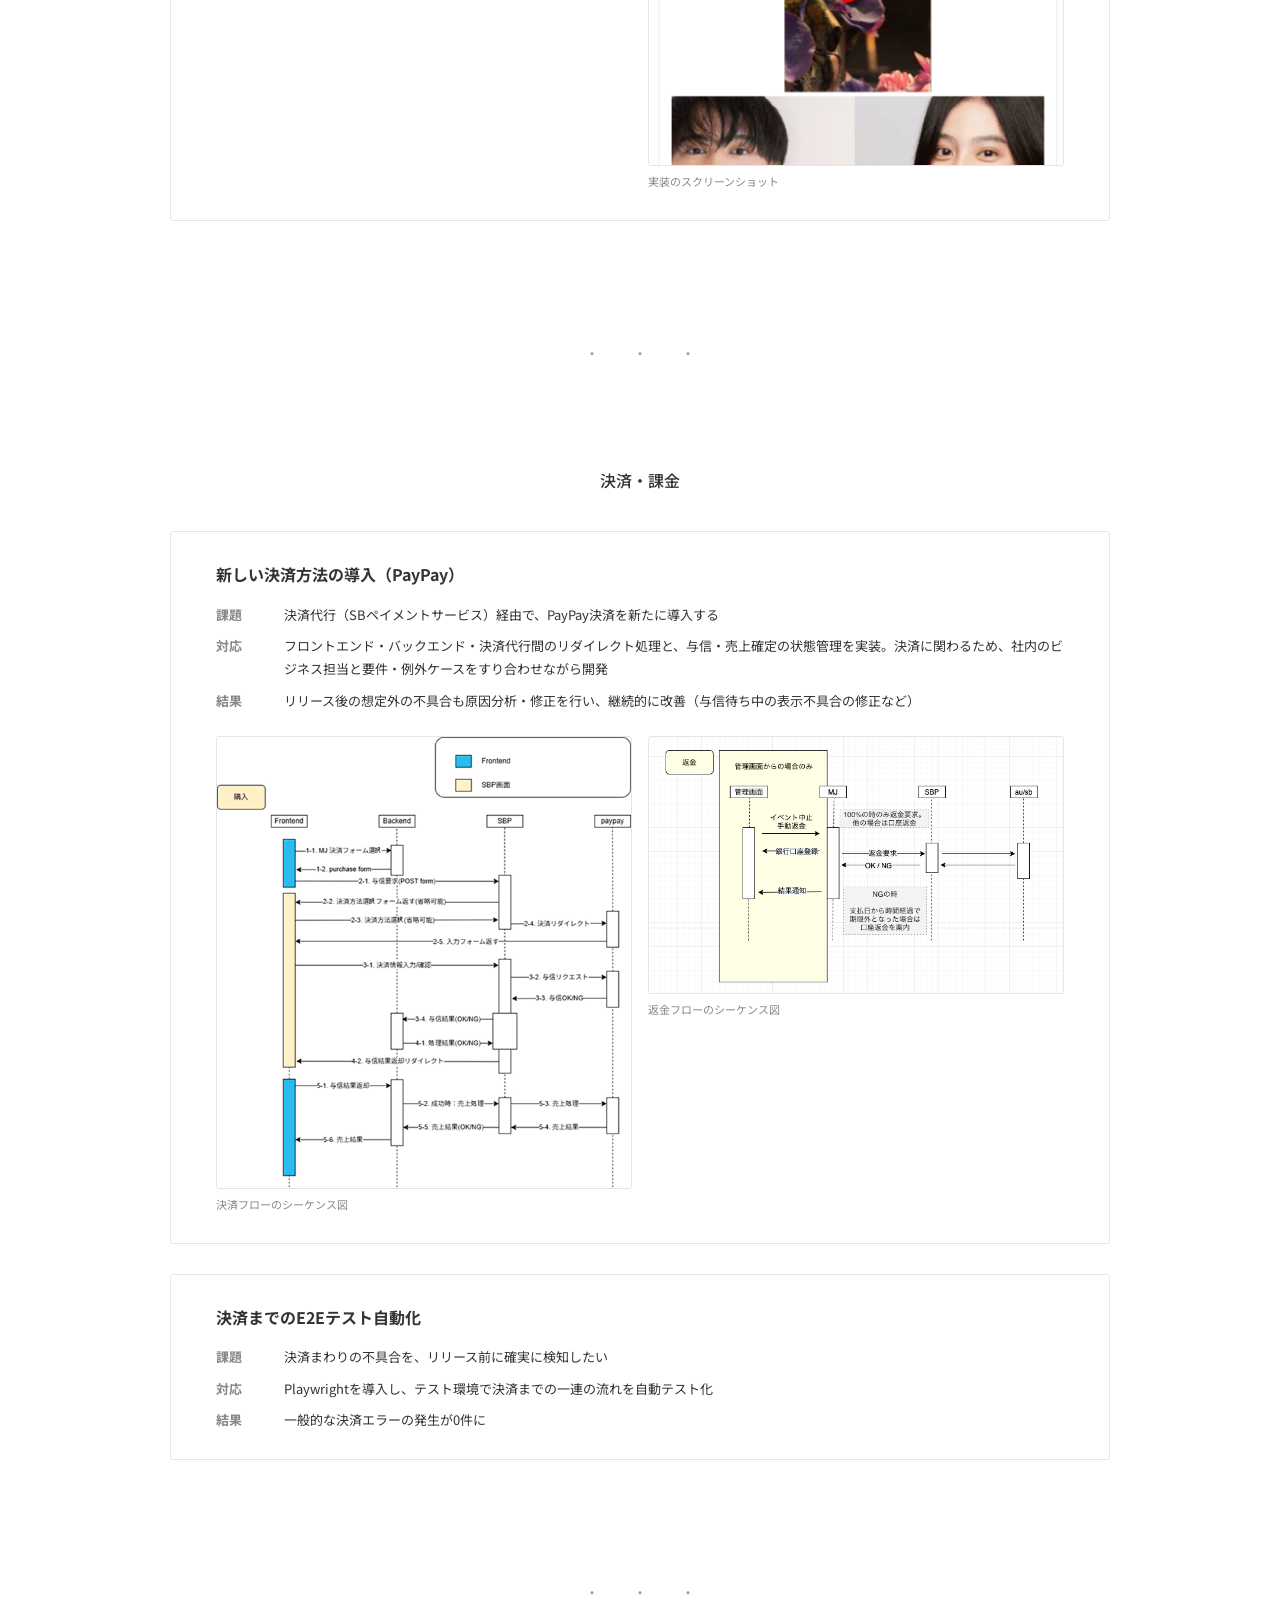
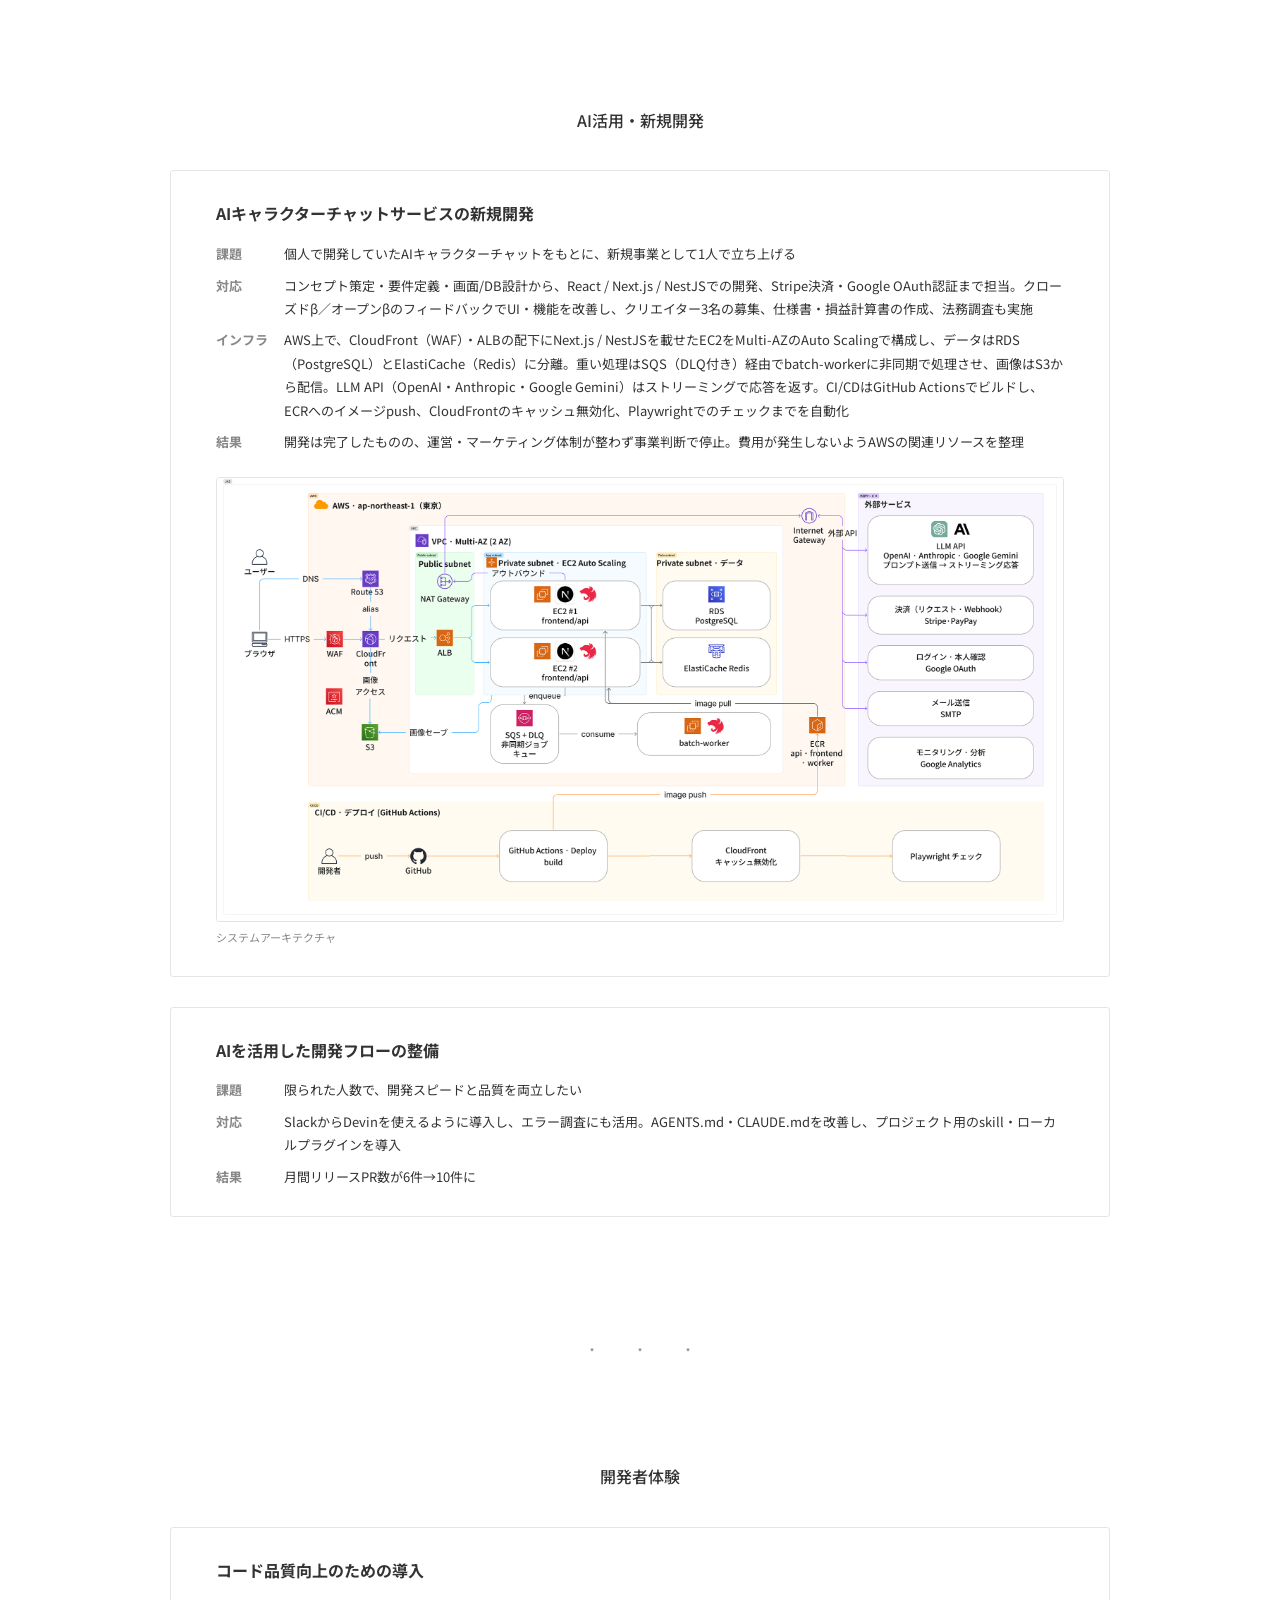
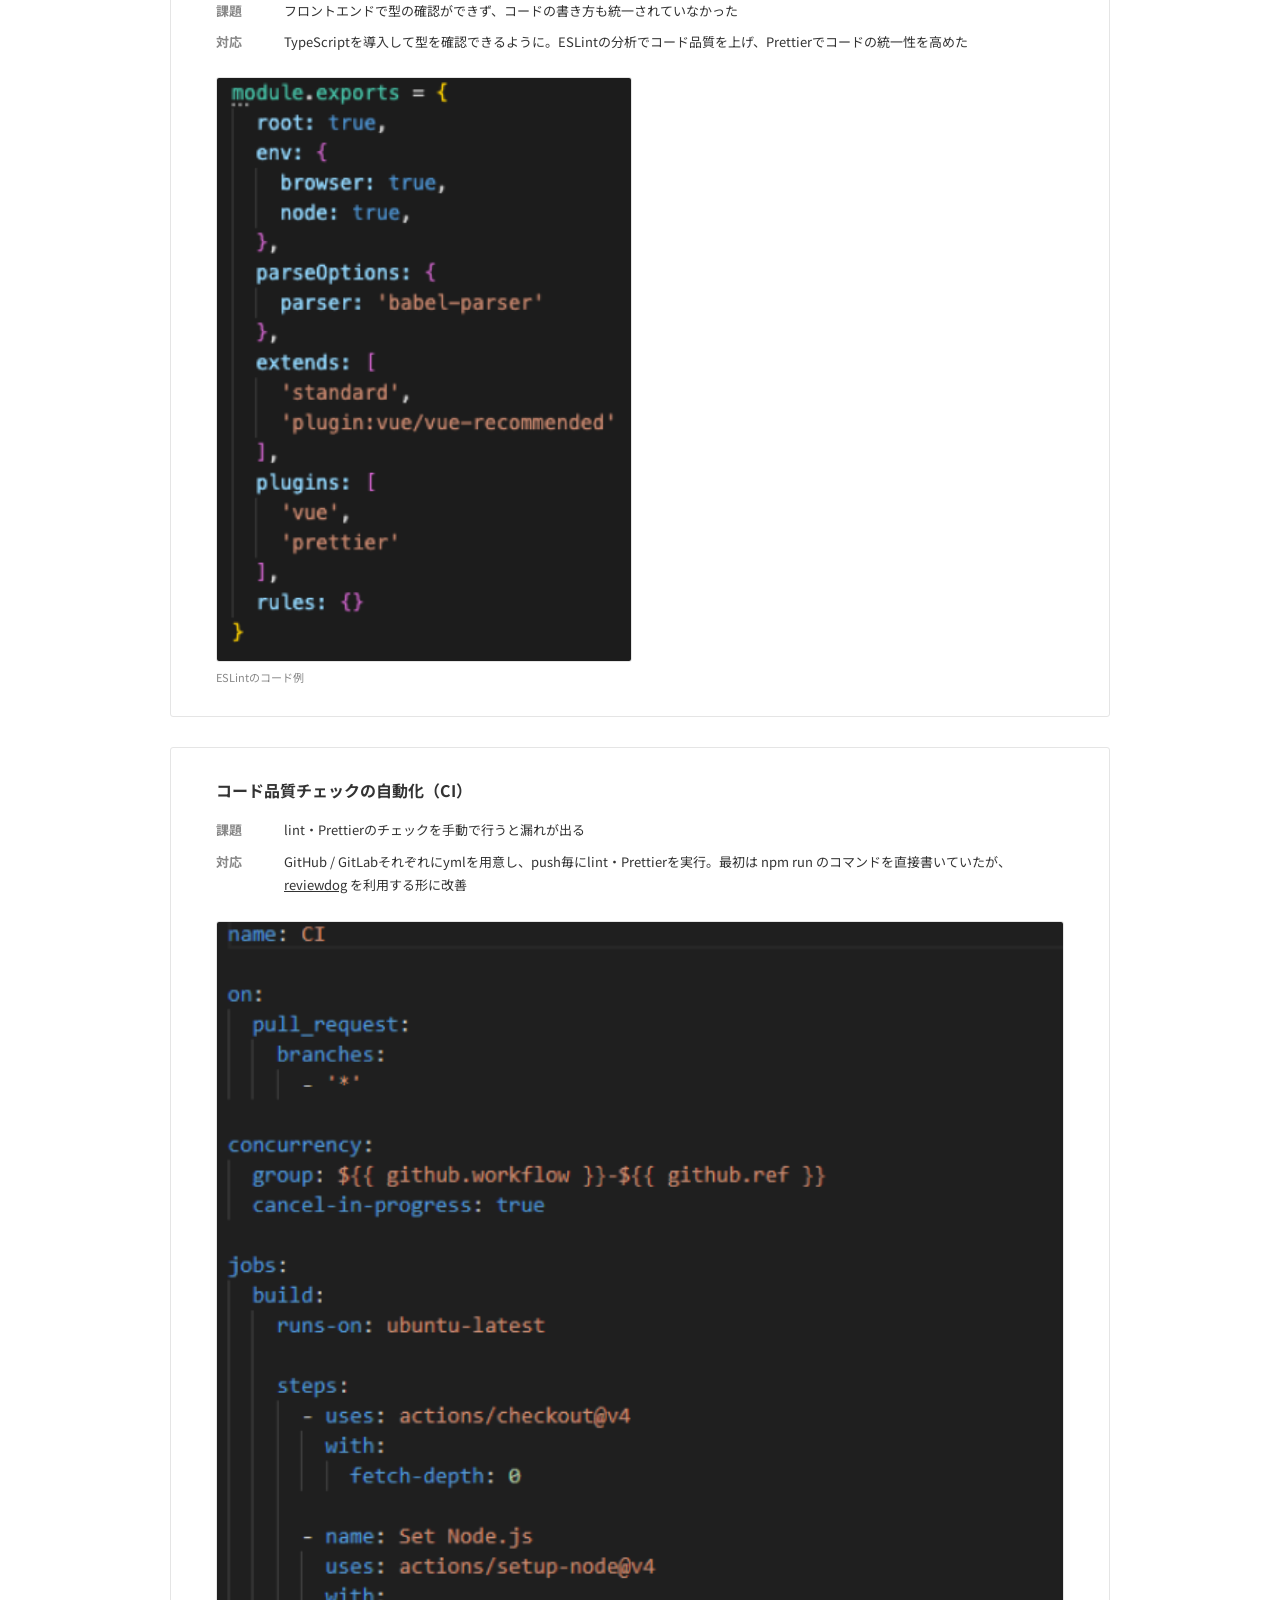
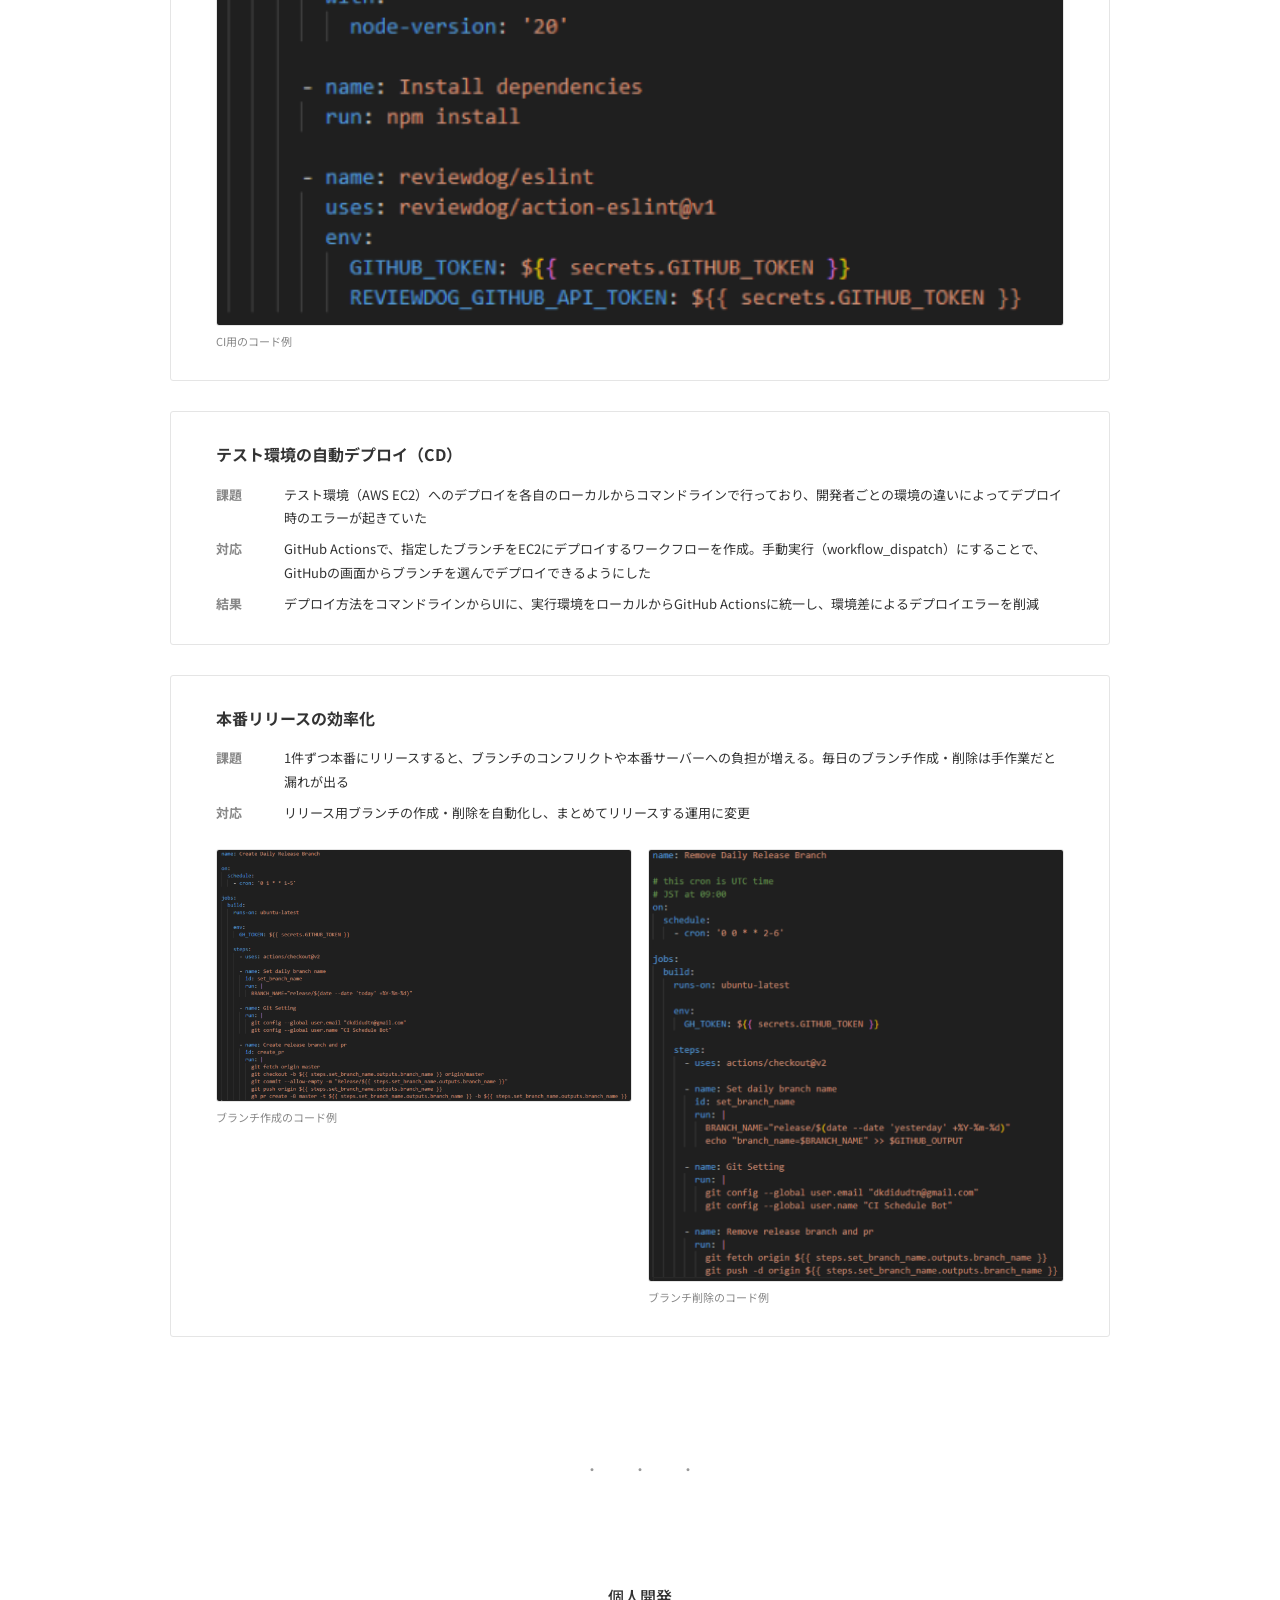
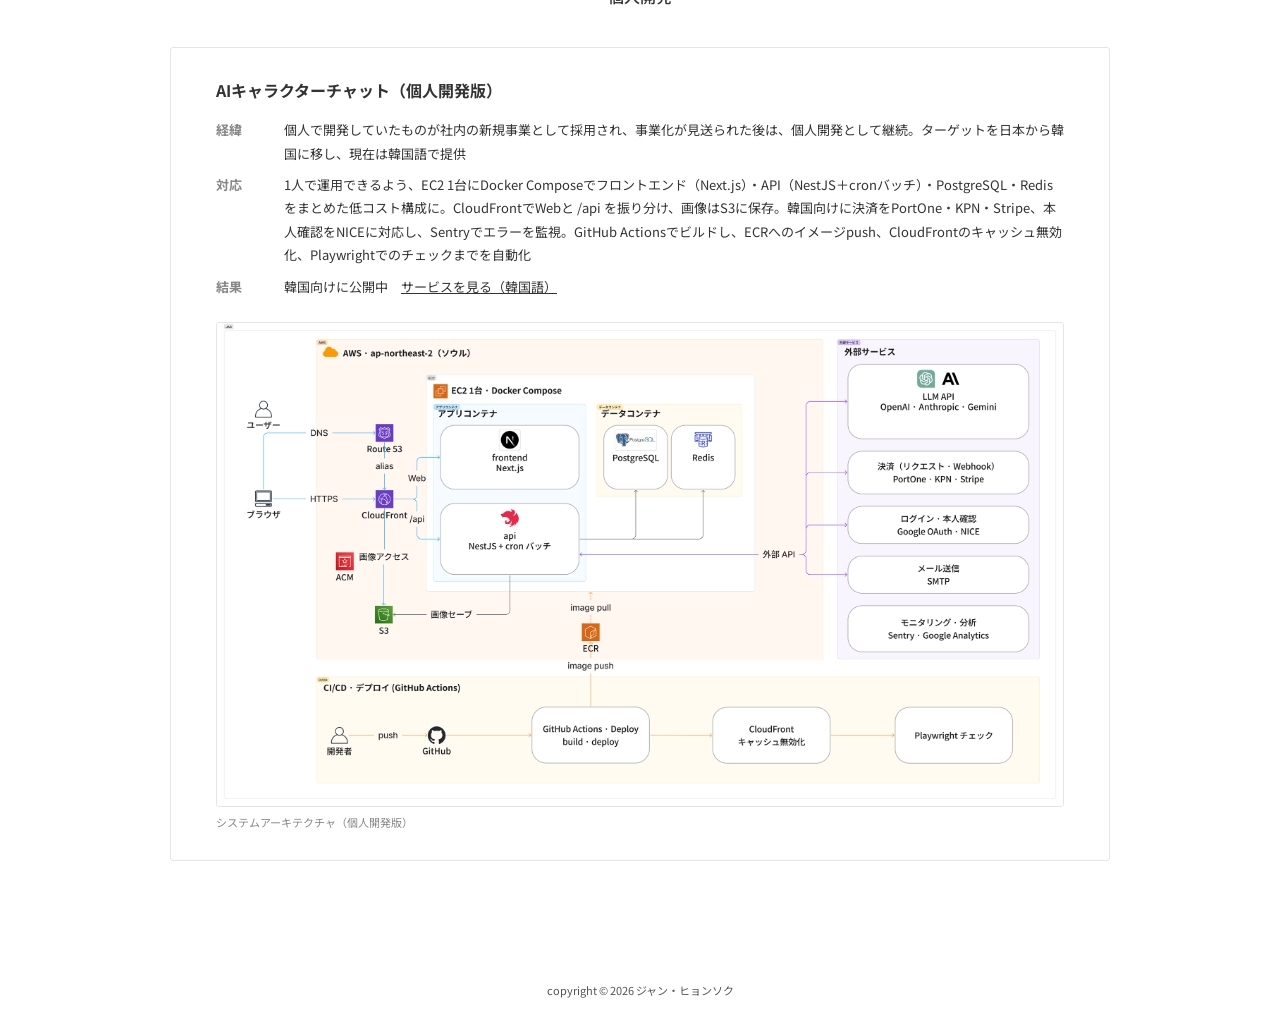
==== commit 3a80a0cc: "Add main visual carousel, personal project section, and content updates - Main visual: slides (archi" ====
--- a/gallery.html
+++ b/gallery.html
@@ -3,7 +3,7 @@
 <head>
   <meta charset="UTF-8">
   <meta name="viewport" content="width=device-width, initial-scale=1">
-  <title>プロジェクト | ジャン・ヒョンソク</title>
+  <title>取り組み | ジャン・ヒョンソク</title>
   <link rel="preconnect" href="https://fonts.googleapis.com">
   <link rel="preconnect" href="https://fonts.gstatic.com" crossorigin>
   <link rel="stylesheet" href="https://fonts.googleapis.com/css2?family=Fredoka:wght@600&family=Noto+Sans+JP:wght@400;500;700&display=swap">
@@ -16,7 +16,7 @@
     <nav class="gnav">
       <ul>
         <li><a href="work.html">職務経歴</a></li>
-        <li><a href="gallery.html">プロジェクト</a></li>
+        <li><a href="gallery.html">取り組み</a></li>
         <li><a href="index.html#contact">連絡先</a></li>
       </ul>
     </nav>
@@ -25,8 +25,7 @@
   <main class="sec" style="padding-top:50px">
     <div class="inner">
       <div class="sec-title">
-        <h2>Projects</h2>
-        <span>プロジェクト</span>
+        <h2>取り組み</h2>
       </div>
 
       <nav class="filter">
@@ -34,6 +33,7 @@
         <a href="#payment">決済・課金</a>
         <a href="#ai">AI活用・新規開発</a>
         <a href="#dx">開発者体験</a>
+        <a href="#personal">個人開発</a>
       </nav>
 
       <p class="dots" aria-hidden="true">・・・</p>
@@ -106,7 +106,7 @@
         <article class="case">
           <h4>AIキャラクターチャットサービスの新規開発</h4>
           <dl>
-            <dt>課題</dt><dd>新規事業として、AIキャラクターチャットサービスを1人で立ち上げる</dd>
+            <dt>課題</dt><dd>個人で開発していたAIキャラクターチャットをもとに、新規事業として1人で立ち上げる</dd>
             <dt>対応</dt><dd>コンセプト策定・要件定義・画面/DB設計から、React / Next.js / NestJSでの開発、Stripe決済・Google OAuth認証まで担当。クローズドβ／オープンβのフィードバックでUI・機能を改善し、クリエイター3名の募集、仕様書・損益計算書の作成、法務調査も実施</dd>
             <dt>インフラ</dt><dd>AWS上で、CloudFront（WAF）・ALBの配下にNext.js / NestJSを載せたEC2をMulti-AZのAuto Scalingで構成し、データはRDS（PostgreSQL）とElastiCache（Redis）に分離。重い処理はSQS（DLQ付き）経由でbatch-workerに非同期で処理させ、画像はS3から配信。LLM API（OpenAI・Anthropic・Google Gemini）はストリーミングで応答を返す。CI/CDはGitHub Actionsでビルドし、ECRへのイメージpush、CloudFrontのキャッシュ無効化、Playwrightでのチェックまでを自動化</dd>
             <dt>結果</dt><dd>開発は完了したものの、運営・マーケティング体制が整わず事業判断で停止。費用が発生しないようAWSの関連リソースを整理</dd>
@@ -173,6 +173,23 @@
           </div>
         </article>
       </section>
+
+      <p class="dots" aria-hidden="true">・・・</p>
+      <section class="g-block" id="personal">
+        <h3>個人開発</h3>
+
+        <article class="case">
+          <h4>AIキャラクターチャット（個人開発版）</h4>
+          <dl>
+            <dt>経緯</dt><dd>個人で開発していたものが社内の新規事業として採用され、事業化が見送られた後は、個人開発として継続。ターゲットを日本から韓国に移し、現在は韓国語で提供</dd>
+            <dt>対応</dt><dd>1人で運用できるよう、EC2 1台にDocker Composeでフロントエンド（Next.js）・API（NestJS＋cronバッチ）・PostgreSQL・Redisをまとめた低コスト構成に。CloudFrontでWebと /api を振り分け、画像はS3に保存。韓国向けに決済をPortOne・KPN・Stripe、本人確認をNICEに対応し、Sentryでエラーを監視。GitHub Actionsでビルドし、ECRへのイメージpush、CloudFrontのキャッシュ無効化、Playwrightでのチェックまでを自動化</dd>
+            <dt>結果</dt><dd>韓国向けに公開中　<a href="https://ppanrangi.com/" target="_blank" rel="noopener">サービスを見る（韓国語）</a></dd>
+          </dl>
+          <div class="case-figs">
+            <figure><img src="images/ai-chat-personal-architecture.png" alt="AIキャラクターチャット個人開発版のAWSシステムアーキテクチャ" loading="lazy"><figcaption>システムアーキテクチャ（個人開発版）</figcaption></figure>
+          </div>
+        </article>
+      </section>
     </div>
   </main>
 
--- a/style.css
+++ b/style.css
@@ -92,7 +92,25 @@
 .mv { padding-top: 50px; }
 .mv-img {
   aspect-ratio: 924 / 490;
-  background: #f6dfc6; /* 画像の代わり */
+  background: #f6dfc6;
+  overflow: hidden;
+  pointer-events: none; /* クリック・操作不可 */
+}
+/* 透明度は枠全体にかける（重なり中に下のスライドが透けないように） */
+.mv-slides { position: relative; height: 100%; opacity: .5; }
+/* 後から追加したスライドが右から重なる（carousel.js） */
+.mv-slides > * {
+  position: absolute;
+  inset: 0;
+  width: 100%;
+  height: 100%;
+  display: block;
+  object-fit: cover;
+  transition: transform 1s ease-in-out; /* carousel.js の SLIDE と合わせる */
+}
+.mv-slides > img { object-fit: contain; background: #fff; } /* 図は切らずに見せる */
+@media (prefers-reduced-motion: reduce) {
+  .mv-slides > * { transition: none; }
 }
 .mv-copy { margin-top: 40px; text-align: center; }
 .mv-copy h1 {
@@ -134,9 +152,10 @@
   overflow: hidden;
   display: grid;
   place-items: center;
-  font-family: var(--font-en);
-  font-weight: 600;
-  font-size: 30px;
+  padding: 0 16px;
+  text-align: center;
+  font-size: 20px;
+  font-weight: 700;
 }
 /* 遷移先のスクショを半透明で敷く */
 .touch-list .thumb::before {
